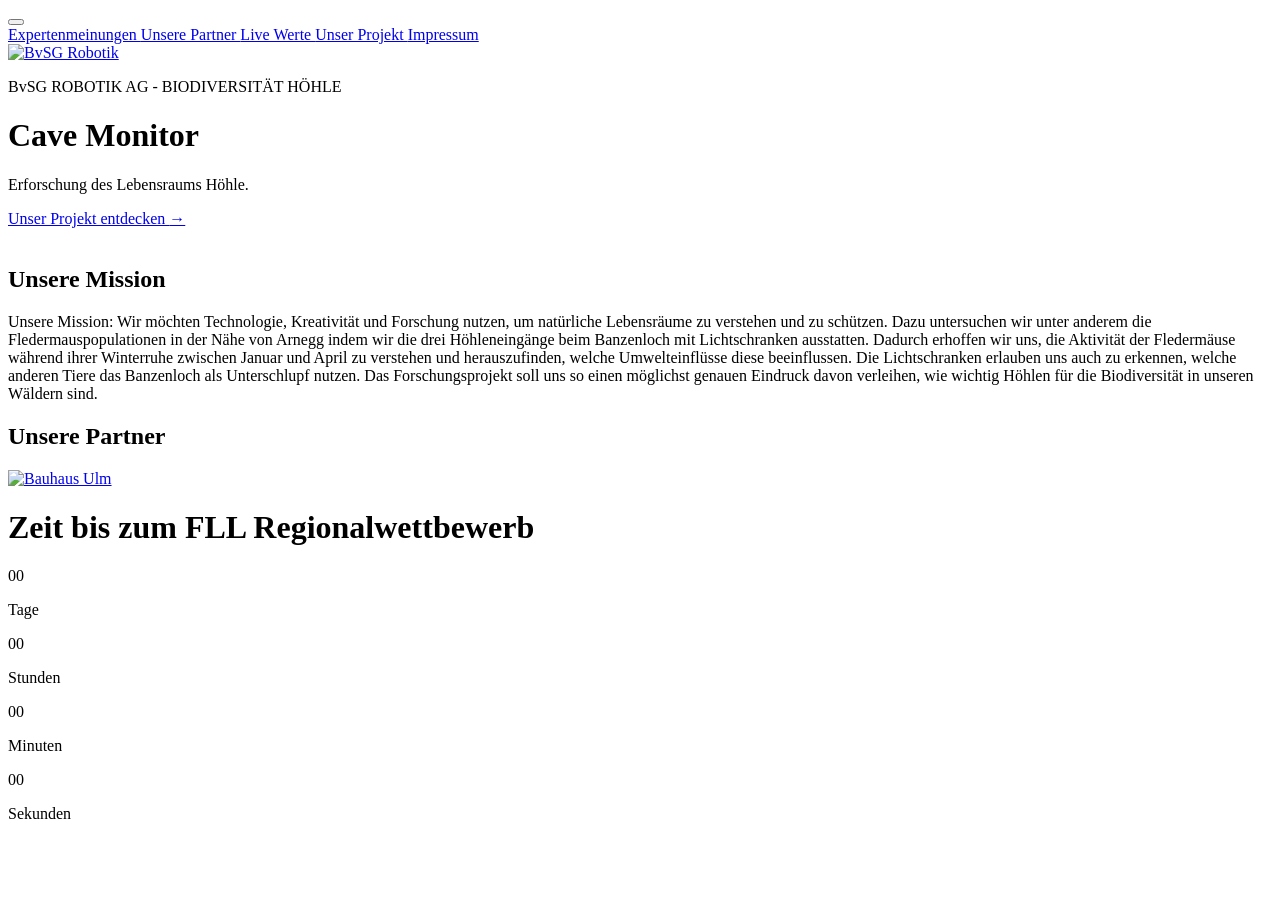
==== FLL Website/index.html @ d05d5b60 "Init" ====
<!DOCTYPE html>
<html lang="de">
<head>
    <meta charset="UTF-8">
    <meta name="viewport" content="width=device-width, initial-scale=1.0">
    <title>Cave Monitor</title>
    <link rel="stylesheet" href="/css/global.css">
    <link rel="stylesheet" href="/css/style.css">
</head>
<body>
    
    <div class="menu-container">
        <button class="menu-button"
                onclick="toggleMenu()"
                aria-label="Menü öffnen"
                aria-expanded="false"
                id="menuButton">
            <span></span>
            <span></span>
            <span></span>
        </button>
        <nav class="dropdown-menu" id="dropdown">
            <a href="/html/Expertenmeinungen.html">
                Expertenmeinungen
            </a>
            <a href="/html/Unsere Sponsoren.html">
                Unsere Partner
            </a>
            <a href="/html/Live Werte.html">
                Live Werte
            </a>
            <a href="/html/Unser Projekt.html">
                Unser Projekt
            </a>
            <a href="/html/Impressum.html">
                Impressum
            </a>
        </nav>
    </div>

    <header class="hero-header">
    <div class="hero-dark-overlay"></div>
    <a href="https://www.bvsg-nu.info/startseite/aktivitaeten/robotik/"
       target="_blank"
       class="image-button">
        <img src="/png/FLLLogo.svg" alt="BvSG Robotik">
    </a>
    <div class="header-overlay">
        <p class="hero-label">BvSG ROBOTIK AG - BIODIVERSITÄT HÖHLE</p>
        <h1>Cave <span>Monitor</span></h1>
        <p class="hero-subtitle">
            Erforschung des Lebensraums Höhle.
        </p>
        <a href="#mission" class="hero-link">
            Unser Projekt entdecken <span>→</span>
        </a>
    </div>
    <img src="/png/pol.svg" class="rock-edge" alt="">
    </header>

    <section class="mission" id="mission">
    <div class="mission-inner">
    <h2>Unsere Mission</h2>
    <p>
      Unsere Mission: Wir möchten Technologie, Kreativität und Forschung nutzen,
      um natürliche Lebensräume zu verstehen und zu schützen. Dazu untersuchen wir unter 
      anderem die Fledermauspopulationen in der Nähe von Arnegg indem wir die drei 
      Höhleneingänge beim Banzenloch mit Lichtschranken ausstatten. Dadurch erhoffen
      wir uns, die Aktivität der Fledermäuse während ihrer Winterruhe zwischen Januar
      und April zu verstehen und herauszufinden, welche Umwelteinflüsse diese
      beeinflussen. Die Lichtschranken erlauben uns auch zu erkennen, welche
      anderen Tiere das Banzenloch als Unterschlupf nutzen. Das Forschungsprojekt soll
      uns so einen möglichst genauen Eindruck davon verleihen, wie wichtig Höhlen
      für die Biodiversität in unseren Wäldern sind.
    </p>
    </div>
    </section>

    <section class="partners">
    <h2>Unsere Partner</h2>
    <div class="partner-container">
        <a href="https://www.bauhaus.info/fc/ulm/599"
           target="_blank"
           class="partner-link">
            <img src="/png/Bauhaus.png" alt="Bauhaus Ulm">
        </a>
    </div>
    </section>  
    
    <div class="countdown-container">
        <h1>Zeit bis zum FLL Regionalwettbewerb</h1>
        <div id="countdown">
            <div class="time-box">
                <span id="days">00</span>
                <p>Tage</p>
            </div>
            <div class="time-box">
                <span id="hours">00</span>
                <p>Stunden</p>
            </div>
            <div class="time-box">
                <span id="minutes">00</span>
                <p>Minuten</p>
            </div>
            <div class="time-box">
                <span id="seconds">00</span>
                <p>Sekunden</p>
            </div>
        </div>
    </div>
    <script src="/Js/scripttimer.js"></script>
    <script src="/Js/scriptmenu.js"></script>
</body>
</html>
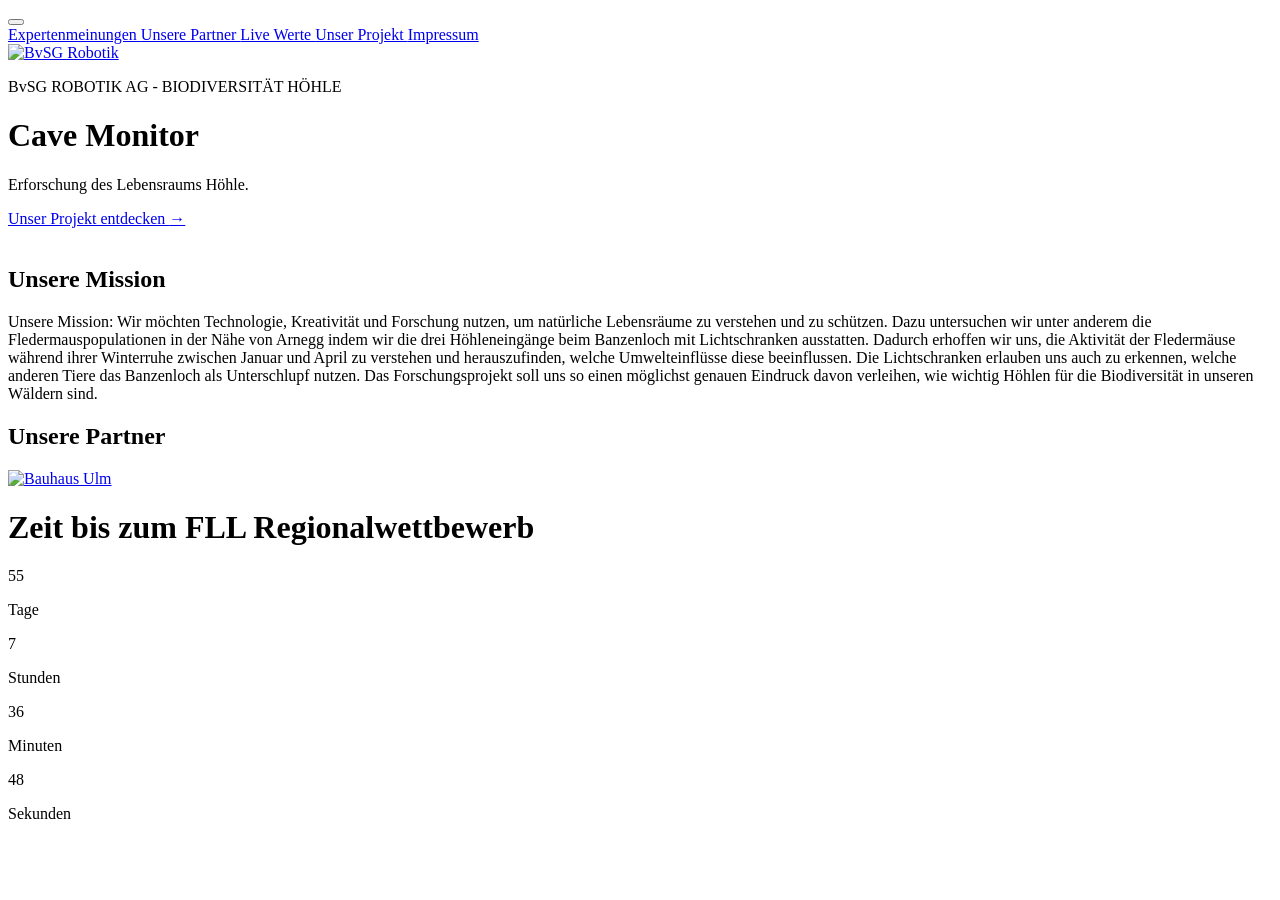
==== commit 57f5f14c: "Fix script tag paths in index.html" ====
--- a/FLL Website/index.html
+++ b/FLL Website/index.html
@@ -108,7 +108,7 @@
             </div>
         </div>
     </div>
-    <script src="/Js/scripttimer.js"></script>
-    <script src="/Js/scriptmenu.js"></script>
+    <script src="Js/scripttimer.js"></script>
+    <script src="Js/scriptmenu.js"></script>
 </body>
-</html>+</html>
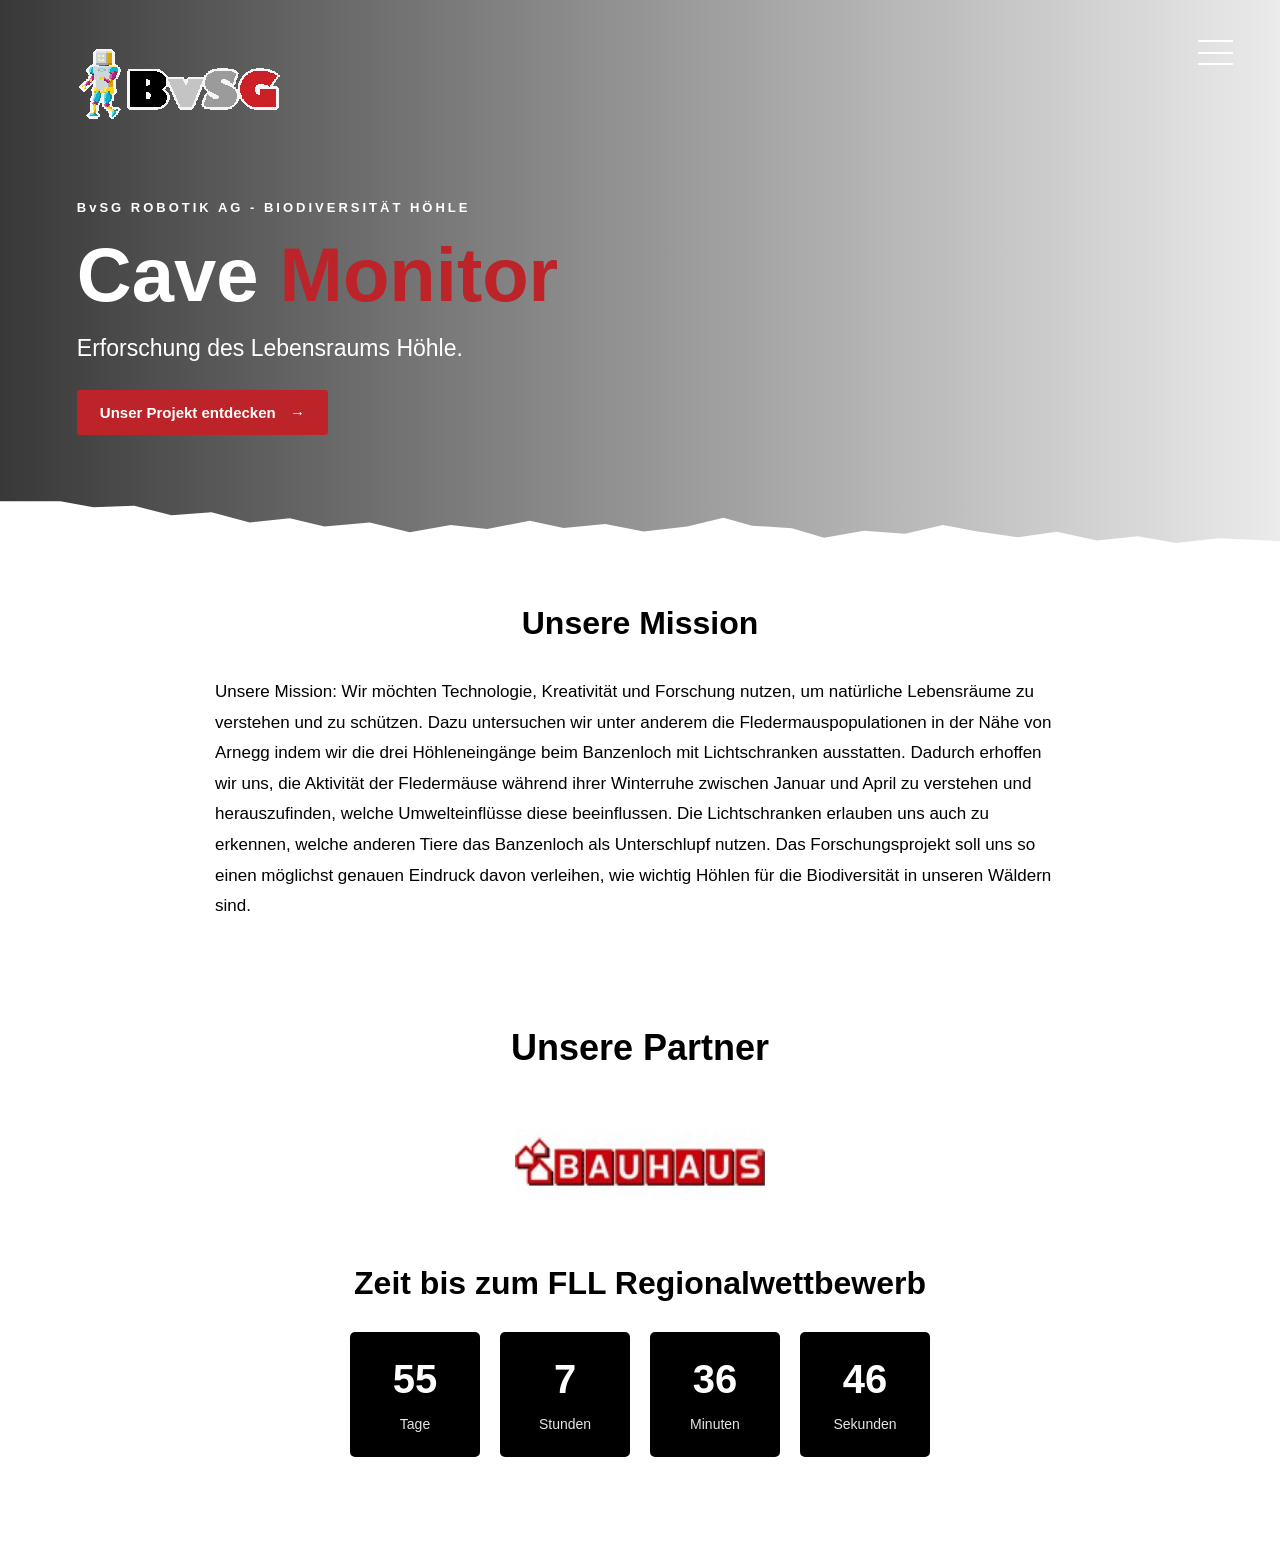
==== commit 829b6b66: "Update file paths in index.html for relative links" ====
--- a/FLL Website/index.html
+++ b/FLL Website/index.html
@@ -4,8 +4,8 @@
     <meta charset="UTF-8">
     <meta name="viewport" content="width=device-width, initial-scale=1.0">
     <title>Cave Monitor</title>
-    <link rel="stylesheet" href="/css/global.css">
-    <link rel="stylesheet" href="/css/style.css">
+    <link rel="stylesheet" href="css/global.css">
+    <link rel="stylesheet" href="css/style.css">
 </head>
 <body>
     
@@ -20,19 +20,19 @@
             <span></span>
         </button>
         <nav class="dropdown-menu" id="dropdown">
-            <a href="/html/Expertenmeinungen.html">
+            <a href="html/Expertenmeinungen.html">
                 Expertenmeinungen
             </a>
-            <a href="/html/Unsere Sponsoren.html">
+            <a href="html/Unsere Sponsoren.html">
                 Unsere Partner
             </a>
-            <a href="/html/Live Werte.html">
+            <a href="html/Live Werte.html">
                 Live Werte
             </a>
-            <a href="/html/Unser Projekt.html">
+            <a href="html/Unser Projekt.html">
                 Unser Projekt
             </a>
-            <a href="/html/Impressum.html">
+            <a href="html/Impressum.html">
                 Impressum
             </a>
         </nav>
@@ -43,7 +43,7 @@
     <a href="https://www.bvsg-nu.info/startseite/aktivitaeten/robotik/"
        target="_blank"
        class="image-button">
-        <img src="/png/FLLLogo.svg" alt="BvSG Robotik">
+        <img src="png/FLLLogo.svg" alt="BvSG Robotik">
     </a>
     <div class="header-overlay">
         <p class="hero-label">BvSG ROBOTIK AG - BIODIVERSITÄT HÖHLE</p>
@@ -55,7 +55,7 @@
             Unser Projekt entdecken <span>→</span>
         </a>
     </div>
-    <img src="/png/pol.svg" class="rock-edge" alt="">
+    <img src="png/pol.svg" class="rock-edge" alt="">
     </header>
 
     <section class="mission" id="mission">
@@ -82,7 +82,7 @@
         <a href="https://www.bauhaus.info/fc/ulm/599"
            target="_blank"
            class="partner-link">
-            <img src="/png/Bauhaus.png" alt="Bauhaus Ulm">
+            <img src="png/Bauhaus.png" alt="Bauhaus Ulm">
         </a>
     </div>
     </section>  
--- a/FLL Website/css/global.css
+++ b/FLL Website/css/global.css
@@ -0,0 +1,27 @@
+@font-face {
+    font-family: "Inter";
+    src: url("Inter-Regular.woff2") format("woff2");
+    font-weight: 400;
+    font-style: normal;
+    font-display: swap;
+}
+
+@font-face {
+    font-family: "Inter";
+    src: url("Inter-Medium.woff2") format("woff2");
+    font-weight: 500;
+    font-style: normal;
+    font-display: swap;
+}
+
+@font-face {
+    font-family: "Inter";
+    src: url("Inter-SemiBold.woff2") format("woff2");
+    font-weight: 700;
+    font-style: normal;
+    font-display: swap;
+}
+
+* {
+    font-family: "Inter", sans-serif;
+}
--- a/FLL Website/css/style.css
+++ b/FLL Website/css/style.css
@@ -0,0 +1,388 @@
+html, body {
+    margin: 0;
+    padding: 0;
+    width: 100%;
+    padding-bottom: 50px;
+}
+.hero-header {
+    position: relative;
+    width: 100%;
+    height: 550px;
+
+    background-image: url("/png/cave.jpeg");
+    background-size: cover;
+    background-position: center;
+
+    overflow: hidden;
+}
+.hero-dark-overlay {
+    position: absolute;
+    inset: 0;
+    background: linear-gradient(
+        90deg,
+        rgba(0, 0, 0, 0.78) 0%,
+        rgba(0, 0, 0, 0.45) 45%,
+        rgba(0, 0, 0, 0.08) 100%
+    );
+    z-index: 1;
+    pointer-events: none;
+}
+.image-button {
+    position: absolute;
+    top: 40px;
+    left: 6%;
+    display: block;
+    z-index: 10;
+}
+.image-button img {
+    width: 210px;
+    height: auto;
+    display: block;
+    transition: transform 0.3s ease;
+}
+.image-button:hover img {
+    transform: scale(1.05);
+}
+.header-overlay {
+    position: absolute;
+    left: 6%;
+    bottom: 115px;
+
+    padding: 0;
+    z-index: 5;
+}
+.hero-label {
+    color: #ffffff;
+    font-size: 13px;
+    font-weight: 600;
+    letter-spacing: 3px;
+    margin-bottom: 18px;
+}
+
+.header-overlay h1 {
+    color: #ffffff;
+    font-size: 76px;
+    font-weight: 800;
+    margin: 0;
+    line-height: 1.1;
+}
+
+.header-overlay h1 span {
+    color: #BD2429;
+}
+.hero-subtitle {
+    color: #ffffff;
+    font-size: 23px;
+    margin-top: 18px;
+    margin-bottom: 28px;
+}
+.hero-link {
+    display: inline-block;
+    padding: 14px 23px;
+    background: #BD2429;
+    color: #ffffff;
+    text-decoration: none;
+    font-size: 15px;
+    font-weight: 600;
+    border-radius: 3px;
+    transition: background 0.3s ease,
+                transform 0.3s ease;
+}
+.hero-link:hover {
+    background: #aa2429;
+    transform: translateY(-2px);
+}
+.hero-link span {
+    margin-left: 10px;
+}
+.rock-edge {
+    position: absolute;
+    bottom: -1px;
+    left: 0;
+
+    width: 100%;
+    height: 65px;
+
+    display: block;
+    z-index: 6;
+    pointer-events: none;
+}
+html, body {
+    overflow-x: hidden;
+    margin: 0;
+}
+.partners {
+    width: 100%;
+    padding: 50px 0;
+    background-color: white;
+    box-sizing: border-box;
+    text-align: center;
+}
+.partners h2 {
+    color: black;
+    font-size: 36px;
+    text-align: center;
+    margin: 0 0 60px 0;
+}
+.partner-container {
+    display: flex;
+    justify-content: center;
+    align-items: center;
+    width: 100%;
+}
+.partner-link {
+    display: inline-block;
+    cursor: pointer;
+}
+.partner-link img {
+    width: 250px;
+    max-width: 80vw;
+    height: auto;
+    display: block;
+    filter: grayscale(0%);
+    transition: filter 0.3s ease, transform 0.3s ease;
+}
+.partner-link:hover img {
+    filter: grayscale(100%);
+    transform: scale(1.05);
+}
+@media (max-width: 600px) {
+    .partners {
+        padding: 35px 0;
+    }
+    .partners h2 {
+        font-size: 28px;
+        margin-bottom: 35px;
+    }
+    .partner-link img {
+        width: 220px;
+    }
+}
+.menu-container {
+    position: fixed;
+    top: 20px;
+    right: 25px;
+    z-index: 1000;
+}
+.menu-button {
+    width: 45px;
+    height: 45px;
+    background: #000000;
+    border: none;
+    display: flex;
+    flex-direction: column;
+    justify-content: center;
+    align-items: center;
+    gap: 5px;
+    cursor: pointer;
+}
+.menu-button span {
+    width: 5px;
+    height: 5px;
+    background: #ffffff;
+    border-radius: 50%;
+}
+.dropdown-menu {
+    position: absolute;
+    top: 55px;
+    right: 0;
+    width: 210px;
+    padding: 5px;
+    background: #000000;
+    display: none;
+}
+.dropdown-menu.active {
+    display: block;
+}
+.dropdown-menu a {
+    display: block;
+    padding: 12px;
+    color: #ffffff;
+    text-decoration: none;
+    font-size: 15px;
+}
+.dropdown-menu a:hover {
+    background: #444444;
+}
+@media (max-width: 600px) {
+    .menu-container {
+        top: 15px;
+        right: 15px;
+    }
+}
+.mission {
+  padding: 55px 24px;
+  background: #ffffff;
+  font-family: inherit;
+}
+.mission-inner {
+  max-width: 850px;
+  margin: 0 auto;
+}
+.mission h2 {
+  text-align: center;
+  font-size: 32px;
+  font-weight: 600;
+  margin: 0 0 35px;
+}
+.mission p {
+  font-size: 17px;
+  line-height: 1.8;
+  margin: 0;
+}
+@media (max-width: 600px) {
+  .mission {
+    padding: 40px 20px;
+  }
+  .mission h2 {
+    font-size: 28px;
+    margin-bottom: 25px;
+  }
+  .mission p {
+    font-size: 16px;
+  }
+}
+.countdown-container {
+    text-align: center;
+}
+h1 {
+    font-size: 32px;
+    margin-bottom: 30px;
+}
+#countdown {
+    display: flex;
+    gap: 20px;
+    justify-content: center;
+}
+.time-box {
+    background: #000000;
+    padding: 25px;
+    min-width: 80px;
+    border-radius: 5px;
+}
+.time-box span {
+    font-size: 40px;
+    font-weight: bold;
+    color: #ffffff;
+}
+.time-box p {   
+    margin-bottom: 0;
+    font-size: 14px;
+    color:  #E5E5E5;
+}
+.menu-container {
+    position: fixed;
+    top: 35px;
+    right: 45px;
+    z-index: 9999;
+    background: transparent;
+}
+.menu-button {
+    position: relative;
+    z-index: 10001;
+    width: 40px;
+    height: 35px;
+    display: flex;
+    flex-direction: column;
+    justify-content: space-between;
+    padding: 5px 0;
+    border: none;
+    background: transparent;
+    cursor: pointer;
+}
+.menu-button span {
+    display: block;
+    width: 35px;
+    height: 2px;
+    background: white;
+    border-radius: 0;
+    transition: all 0.4s ease;
+}
+.dropdown-menu {
+    position: absolute;
+    top: -8px;
+    right: 55px;
+    display: flex;
+    flex-direction: row;
+    flex-wrap: nowrap;
+    align-items: center;
+    justify-content: flex-end;
+    gap: 25px;
+    white-space: nowrap;
+    width: max-content;
+    background: transparent;
+    border: none;
+    box-shadow: none;
+    opacity: 0;
+    visibility: hidden;
+    pointer-events: none;
+    transform: translateX(35px);
+    transition:
+        opacity 0.4s ease,
+        transform 0.5s ease,
+        visibility 0.4s;
+}
+.dropdown-menu a {
+    display: inline-block;
+    flex-shrink: 0;
+    color: #ffffff;
+    background: transparent;
+    text-decoration: none;
+    font-size: 16px;
+    font-weight: 400;
+    white-space: nowrap;
+    border: none;
+    border-radius: 0;
+    outline: none;
+    box-shadow: none;
+    opacity: 0;
+    transform: translateX(20px);
+    transition:
+        opacity 0.4s ease,
+        transform 0.4s ease;
+}
+.dropdown-menu a:hover,
+.dropdown-menu a:focus,
+.dropdown-menu a:active {
+    color: #ffffff;
+    background: transparent;
+    text-decoration: none;
+    border: none;
+    outline: none;
+    box-shadow: none;
+    opacity: 1;
+}
+.dropdown-menu.active {
+    opacity: 1;
+    visibility: visible;
+    pointer-events: auto;
+    transform: translateX(0);
+}
+.dropdown-menu.active a {
+    opacity: 1;
+    transform: translateX(0);
+}
+.dropdown-menu.active a:nth-child(1) {
+    transition-delay: 0.05s;
+}
+.dropdown-menu.active a:nth-child(2) {
+    transition-delay: 0.12s;
+}
+.dropdown-menu.active a:nth-child(3) {
+    transition-delay: 0.19s;
+}
+.dropdown-menu.active a:nth-child(4) {
+    transition-delay: 0.26s;
+}
+.dropdown-menu.active a:nth-child(5) {
+    transition-delay: 0.33s;
+}
+.menu-button.active span:nth-child(1) {
+    transform: translateY(11.5px) rotate(45deg);
+}
+.menu-button.active span:nth-child(2) {
+    opacity: 0;
+}
+.menu-button.active span:nth-child(3) {
+    transform: translateY(-11.5px) rotate(-45deg);
+}
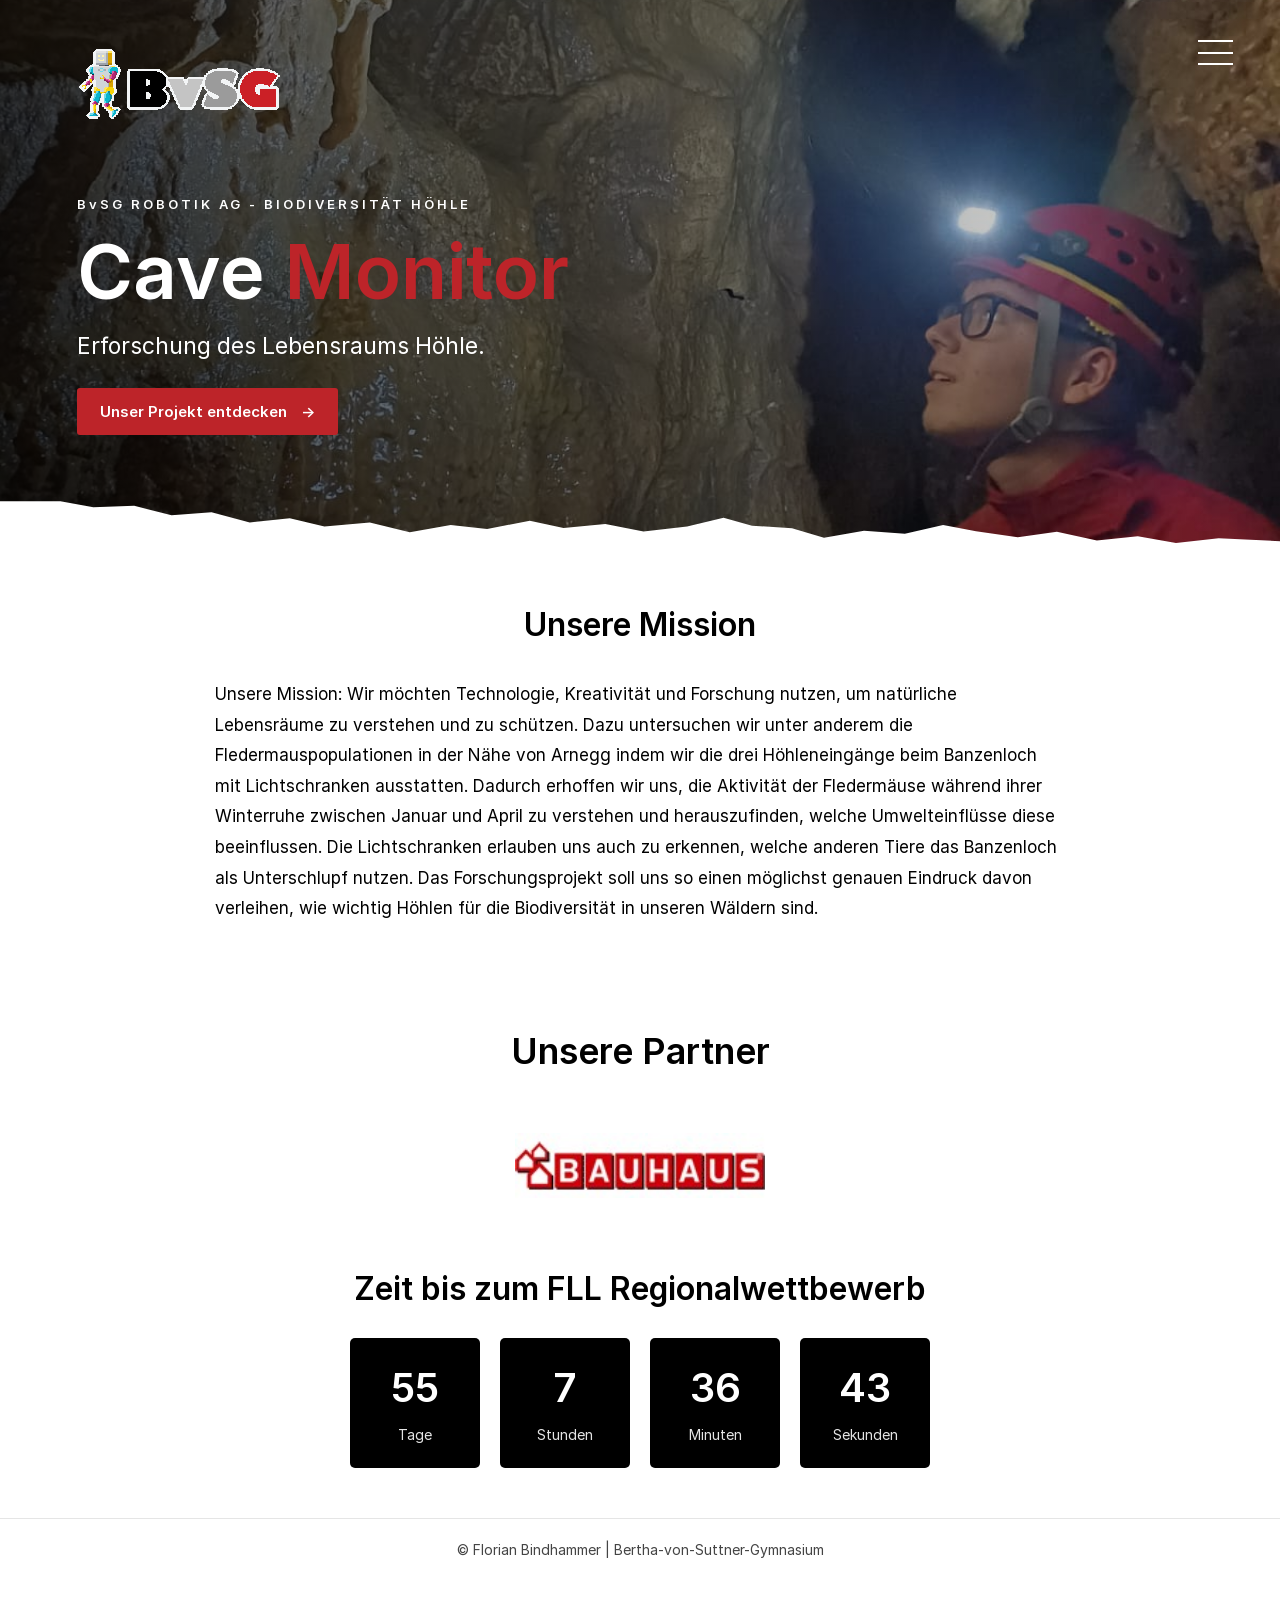
==== commit 64596119: "footer" ====
--- a/FLL Website/index.html
+++ b/FLL Website/index.html
@@ -108,6 +108,9 @@
             </div>
         </div>
     </div>
+    <footer class="site-footer">
+    <p>© Florian Bindhammer | Bertha-von-Suttner-Gymnasium</p>
+    </footer>
     <script src="Js/scripttimer.js"></script>
     <script src="Js/scriptmenu.js"></script>
 </body>
--- a/FLL Website/css/global.css
+++ b/FLL Website/css/global.css
@@ -1,6 +1,6 @@
 @font-face {
     font-family: "Inter";
-    src: url("Inter-Regular.woff2") format("woff2");
+    src: url("../Inter-Regular.woff2") format("woff2");
     font-weight: 400;
     font-style: normal;
     font-display: swap;
@@ -8,7 +8,7 @@
 
 @font-face {
     font-family: "Inter";
-    src: url("Inter-Medium.woff2") format("woff2");
+    src: url("../Inter-Medium.woff2") format("woff2");
     font-weight: 500;
     font-style: normal;
     font-display: swap;
@@ -16,7 +16,7 @@
 
 @font-face {
     font-family: "Inter";
-    src: url("Inter-SemiBold.woff2") format("woff2");
+    src: url("../Inter-SemiBold.woff2") format("woff2");
     font-weight: 700;
     font-style: normal;
     font-display: swap;
@@ -24,4 +24,4 @@
 
 * {
     font-family: "Inter", sans-serif;
-}+}
--- a/FLL Website/css/style.css
+++ b/FLL Website/css/style.css
@@ -2,14 +2,15 @@
     margin: 0;
     padding: 0;
     width: 100%;
-    padding-bottom: 50px;
+    padding-bottom: 13px;
+    scroll-behavior: smooth;
 }
 .hero-header {
     position: relative;
     width: 100%;
     height: 550px;
 
-    background-image: url("/png/cave.jpeg");
+    background-image: url("../png/cave.jpeg");
     background-size: cover;
     background-position: center;
 
@@ -385,4 +386,17 @@
 }
 .menu-button.active span:nth-child(3) {
     transform: translateY(-11.5px) rotate(-45deg);
+}
+.site-footer {
+    background-color: #FFFFFF;
+    border-top: 1px solid #e5e5e5;
+    padding: 20px;
+    text-align: center;
+    margin-top: 50px;
+}
+.site-footer p {
+    color: #444444;
+    font-size: 14px;
+    margin: 0;
+    line-height: 1.6;
 }
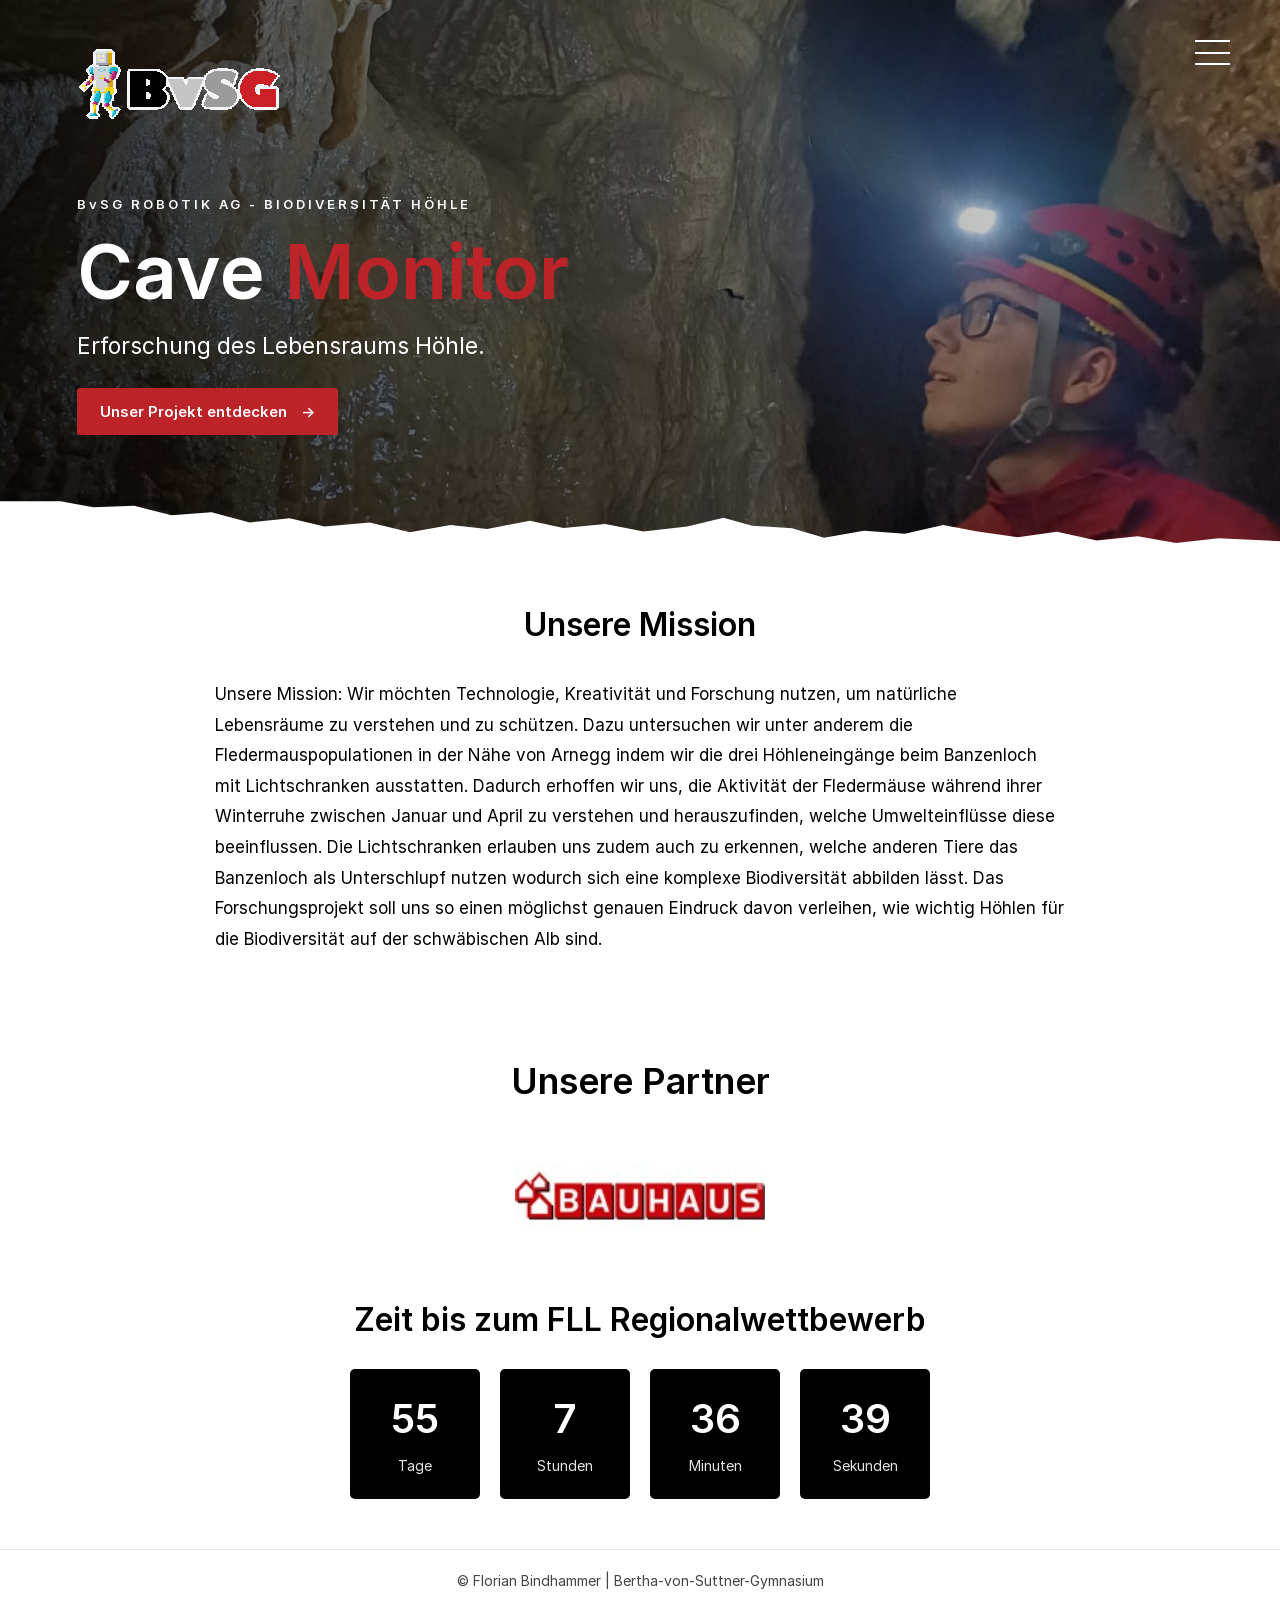
==== commit c325a05d: "menü fix etc" ====
--- a/FLL Website/index.html
+++ b/FLL Website/index.html
@@ -68,10 +68,10 @@
       Höhleneingänge beim Banzenloch mit Lichtschranken ausstatten. Dadurch erhoffen
       wir uns, die Aktivität der Fledermäuse während ihrer Winterruhe zwischen Januar
       und April zu verstehen und herauszufinden, welche Umwelteinflüsse diese
-      beeinflussen. Die Lichtschranken erlauben uns auch zu erkennen, welche
-      anderen Tiere das Banzenloch als Unterschlupf nutzen. Das Forschungsprojekt soll
-      uns so einen möglichst genauen Eindruck davon verleihen, wie wichtig Höhlen
-      für die Biodiversität in unseren Wäldern sind.
+      beeinflussen. Die Lichtschranken erlauben uns zudem auch zu erkennen, welche
+      anderen Tiere das Banzenloch als Unterschlupf nutzen wodurch sich eine komplexe Biodiversität
+      abbilden lässt. Das Forschungsprojekt soll uns so einen möglichst genauen Eindruck davon verleihen, wie wichtig Höhlen
+      für die Biodiversität auf der schwäbischen Alb sind.
     </p>
     </div>
     </section>
--- a/FLL Website/css/style.css
+++ b/FLL Website/css/style.css
@@ -159,58 +159,7 @@
         width: 220px;
     }
 }
-.menu-container {
-    position: fixed;
-    top: 20px;
-    right: 25px;
-    z-index: 1000;
-}
-.menu-button {
-    width: 45px;
-    height: 45px;
-    background: #000000;
-    border: none;
-    display: flex;
-    flex-direction: column;
-    justify-content: center;
-    align-items: center;
-    gap: 5px;
-    cursor: pointer;
-}
-.menu-button span {
-    width: 5px;
-    height: 5px;
-    background: #ffffff;
-    border-radius: 50%;
-}
-.dropdown-menu {
-    position: absolute;
-    top: 55px;
-    right: 0;
-    width: 210px;
-    padding: 5px;
-    background: #000000;
-    display: none;
-}
-.dropdown-menu.active {
-    display: block;
-}
-.dropdown-menu a {
-    display: block;
-    padding: 12px;
-    color: #ffffff;
-    text-decoration: none;
-    font-size: 15px;
-}
-.dropdown-menu a:hover {
-    background: #444444;
-}
-@media (max-width: 600px) {
-    .menu-container {
-        top: 15px;
-        right: 15px;
-    }
-}
+
 .mission {
   padding: 55px 24px;
   background: #ffffff;
@@ -272,7 +221,7 @@
     color:  #E5E5E5;
 }
 .menu-container {
-    position: fixed;
+    position: absolute;
     top: 35px;
     right: 45px;
     z-index: 9999;
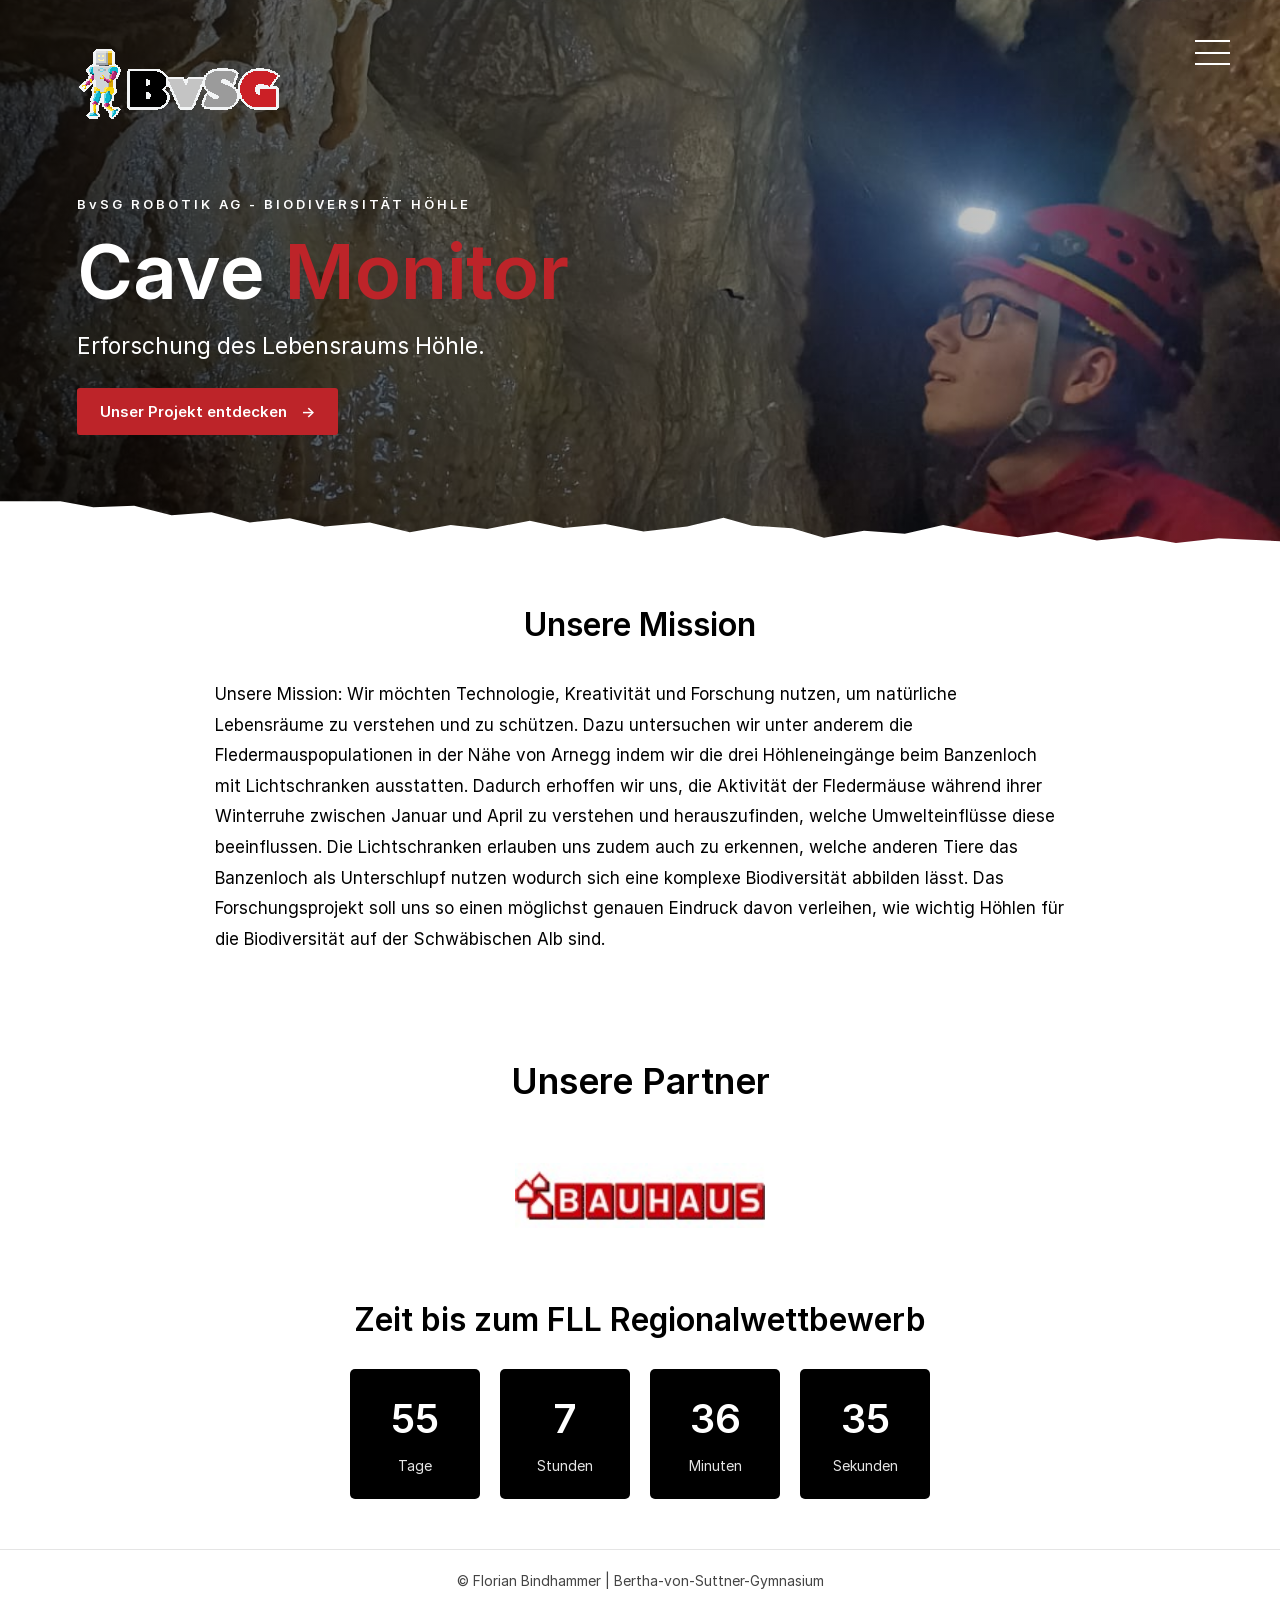
==== commit aec23a99: "Update index.html" ====
--- a/FLL Website/index.html
+++ b/FLL Website/index.html
@@ -71,7 +71,7 @@
       beeinflussen. Die Lichtschranken erlauben uns zudem auch zu erkennen, welche
       anderen Tiere das Banzenloch als Unterschlupf nutzen wodurch sich eine komplexe Biodiversität
       abbilden lässt. Das Forschungsprojekt soll uns so einen möglichst genauen Eindruck davon verleihen, wie wichtig Höhlen
-      für die Biodiversität auf der schwäbischen Alb sind.
+      für die Biodiversität auf der Schwäbischen Alb sind.
     </p>
     </div>
     </section>
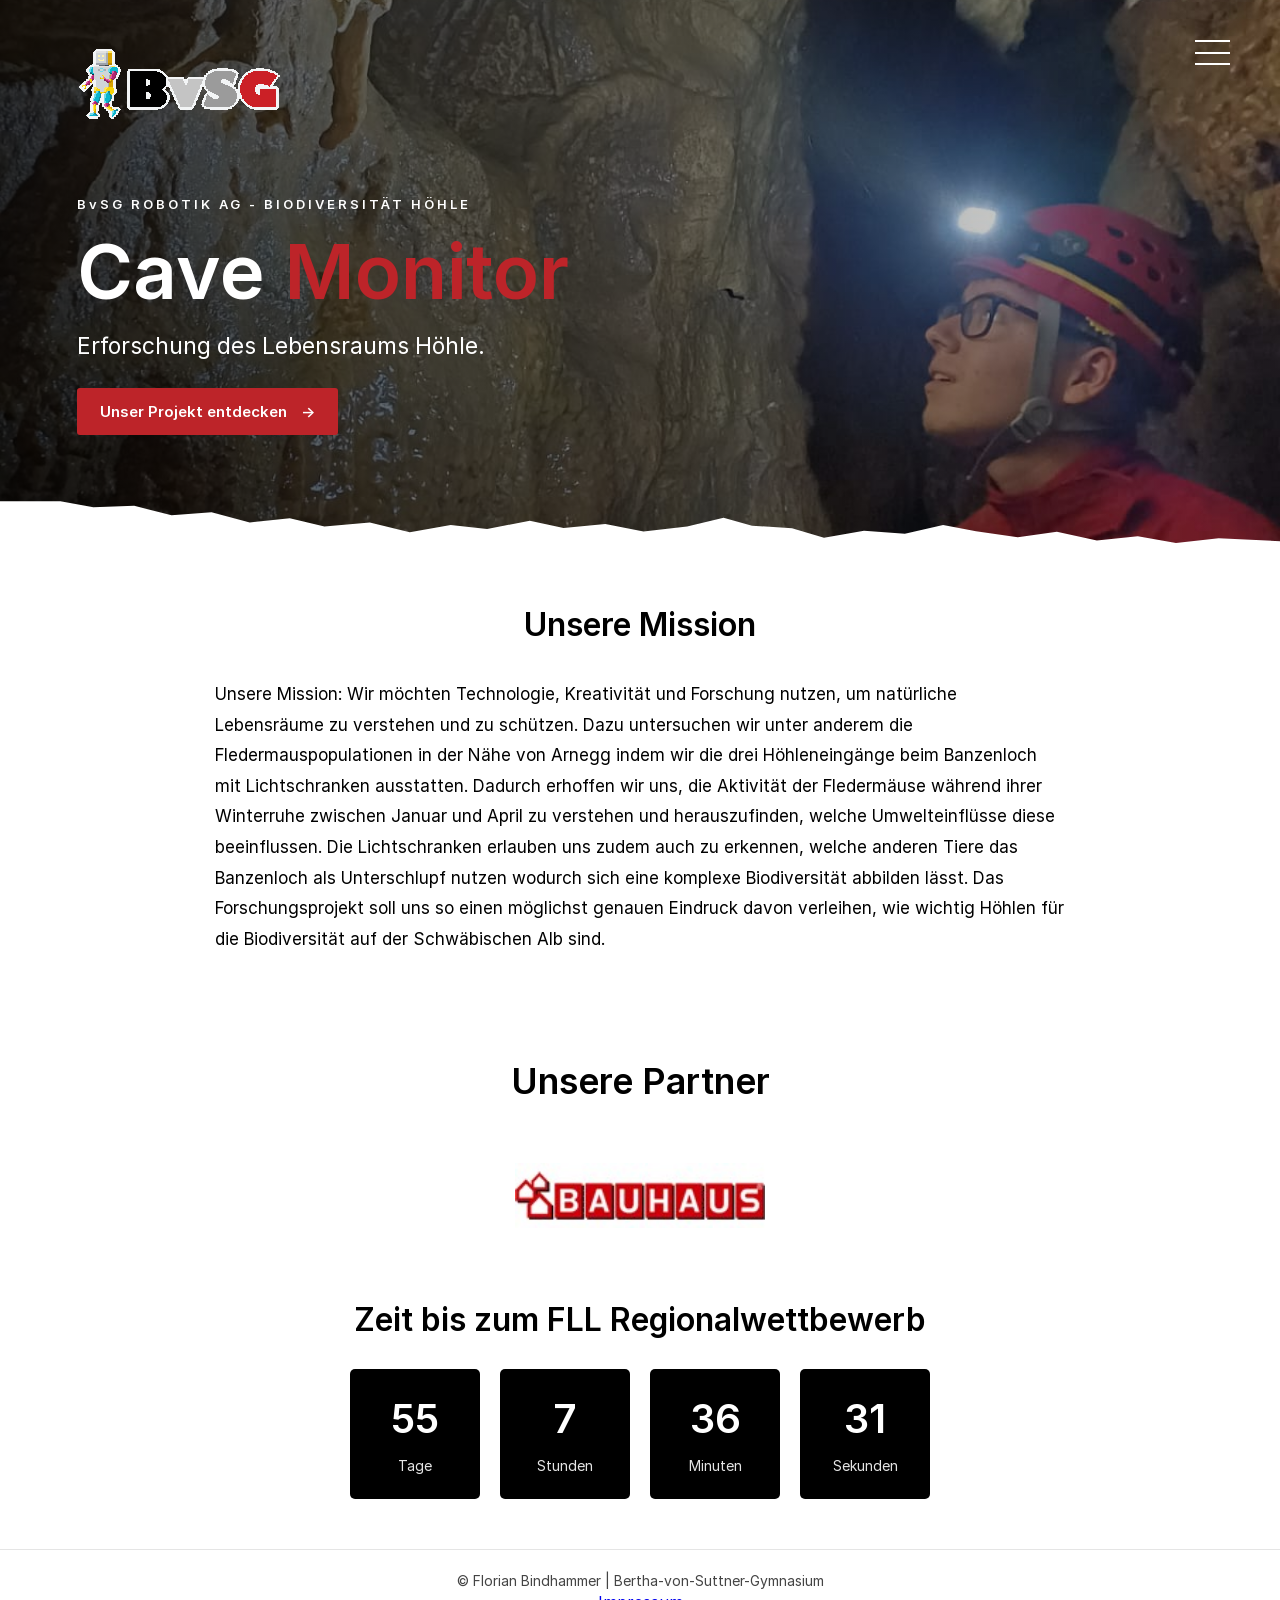
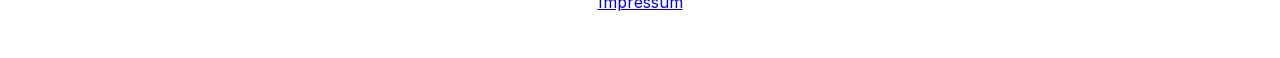
==== commit fa56ee33: "Update index.html" ====
--- a/FLL Website/index.html
+++ b/FLL Website/index.html
@@ -110,6 +110,9 @@
     </div>
     <footer class="site-footer">
     <p>© Florian Bindhammer | Bertha-von-Suttner-Gymnasium</p>
+    <div class="footer-links">
+        <a href="../html/Impressum.html">Impressum</a>
+    </div>
     </footer>
     <script src="Js/scripttimer.js"></script>
     <script src="Js/scriptmenu.js"></script>
--- a/FLL Website/css/style.css
+++ b/FLL Website/css/style.css
@@ -250,7 +250,7 @@
 }
 .dropdown-menu {
     position: absolute;
-    top: -8px;
+    top: 6px;
     right: 55px;
     display: flex;
     flex-direction: row;
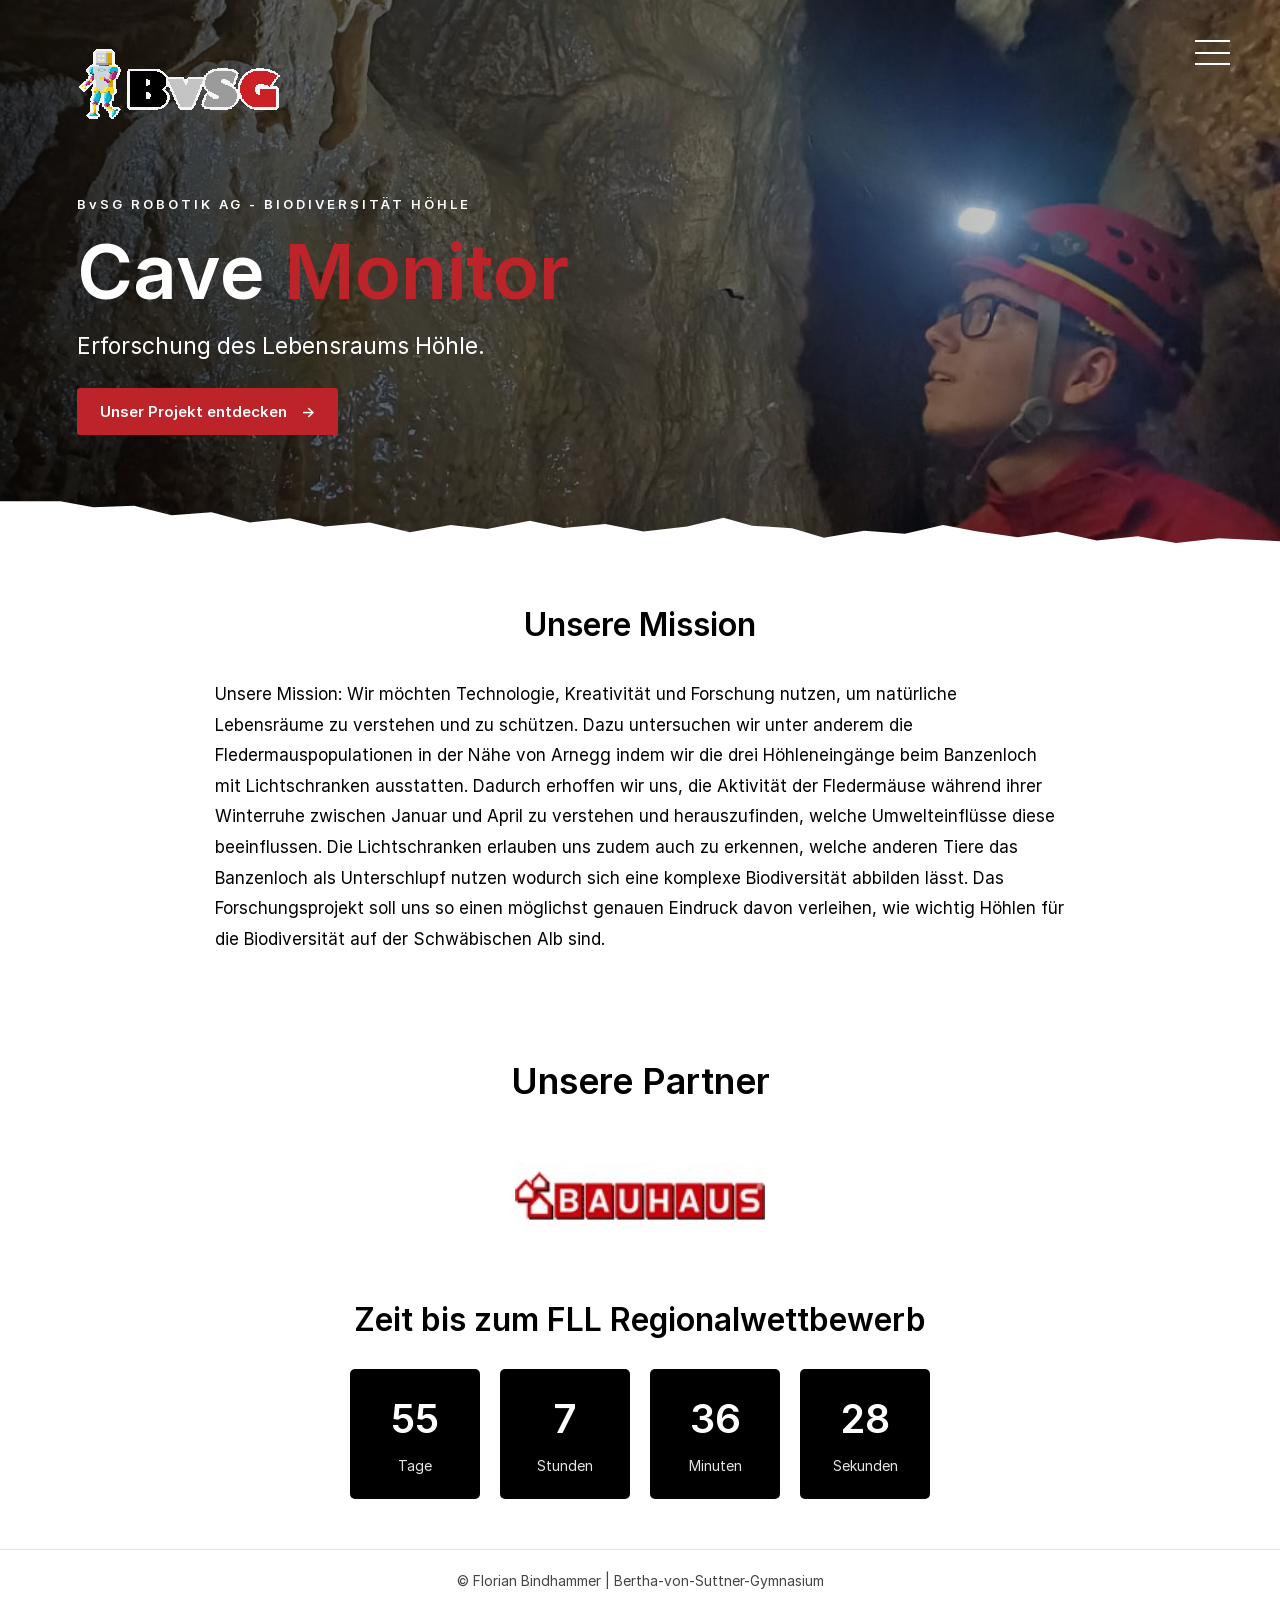
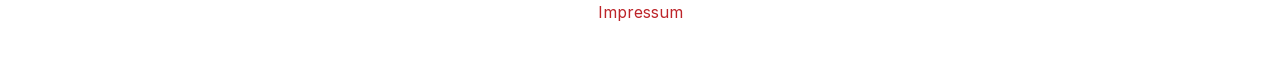
==== commit 22364a3e: "updt footer" ====
--- a/FLL Website/index.html
+++ b/FLL Website/index.html
@@ -6,6 +6,7 @@
     <title>Cave Monitor</title>
     <link rel="stylesheet" href="css/global.css">
     <link rel="stylesheet" href="css/style.css">
+    
 </head>
 <body>
     
--- a/FLL Website/css/style.css
+++ b/FLL Website/css/style.css
@@ -336,6 +336,7 @@
 .menu-button.active span:nth-child(3) {
     transform: translateY(-11.5px) rotate(-45deg);
 }
+
 .site-footer {
     background-color: #FFFFFF;
     border-top: 1px solid #e5e5e5;
@@ -348,4 +349,21 @@
     font-size: 14px;
     margin: 0;
     line-height: 1.6;
+}
+
+.footer-links {
+    margin-top: 10px;
+    display: flex;
+    justify-content: center;
+    gap: 20px;
+}
+
+.footer-links a {
+    color: #bd2429;
+    text-decoration: none;
+}
+
+.footer-links a:hover {
+    color: #aa2429;
+    text-decoration: underline;
 }
